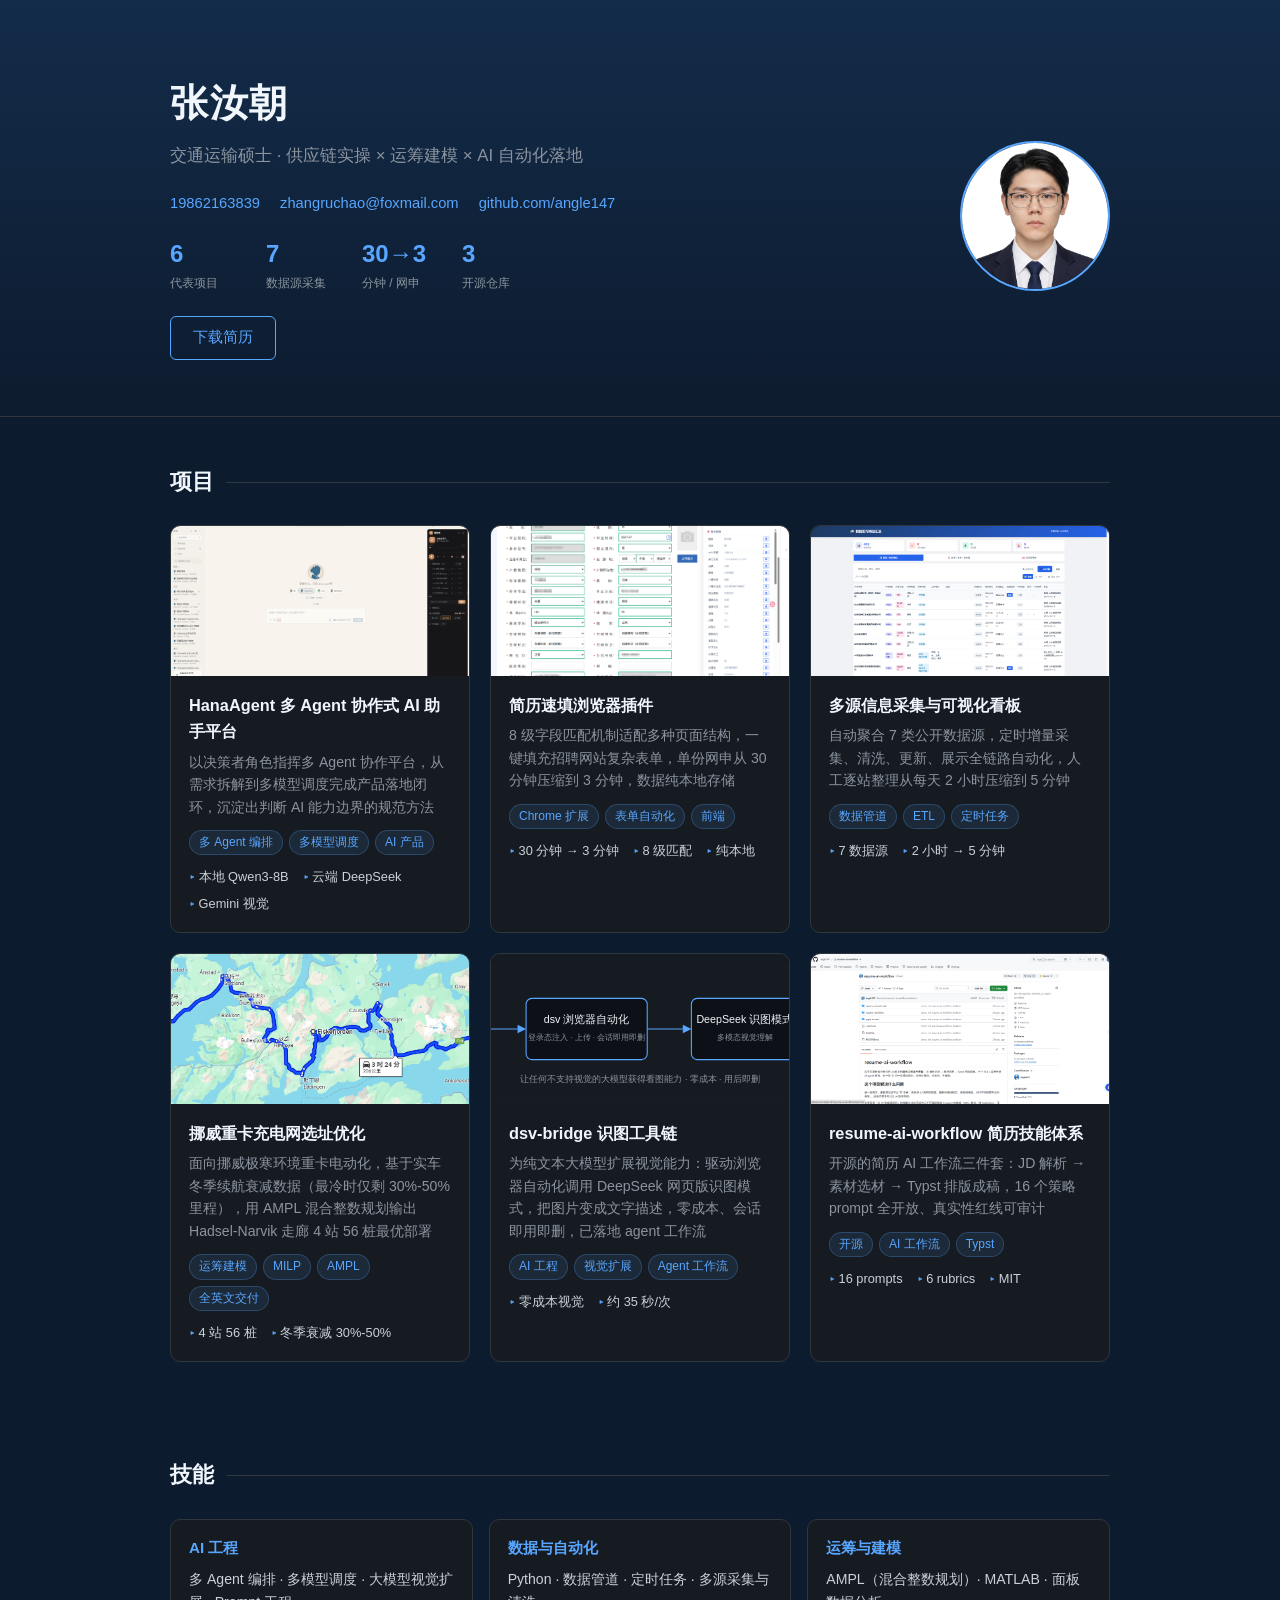
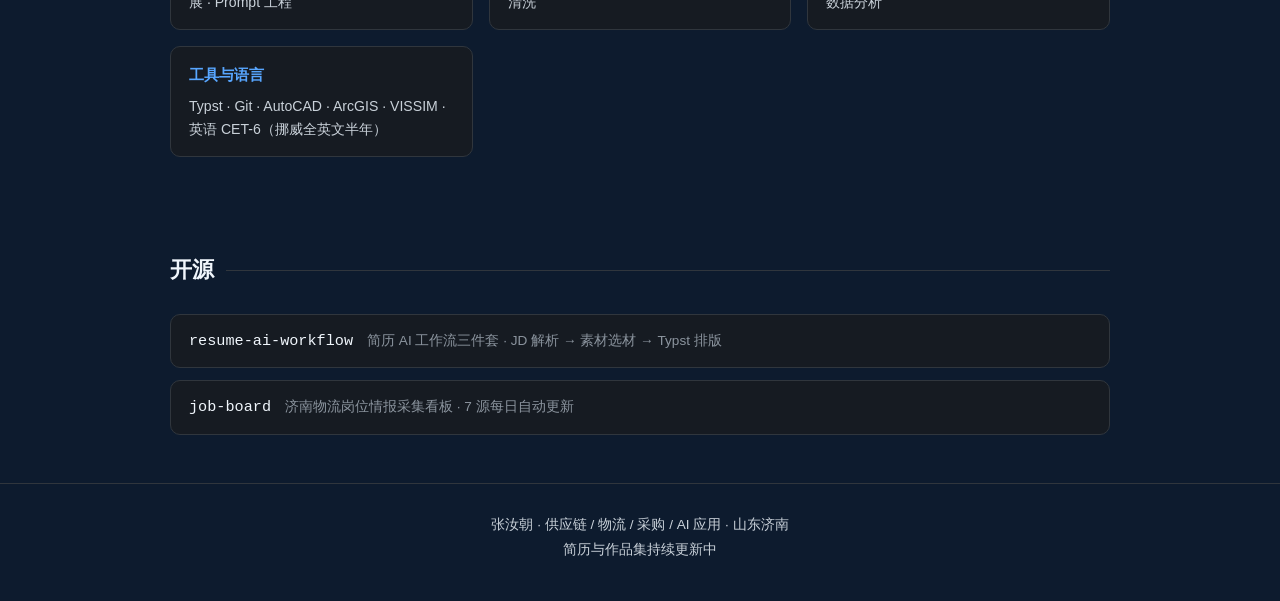
==== index.html @ bd60a162 "feat: dive effect - background sinks from deep blue to near-black on scroll, hero fades out" ====
<!DOCTYPE html>
<html lang="zh-CN">
<head>
<meta charset="UTF-8">
<meta name="viewport" content="width=device-width, initial-scale=1.0">
<title>张汝朝 · 作品集</title>
<link rel="stylesheet" href="style.css">
</head>
<body>

<header class="hero">
  <div class="container">
    <div class="hero-inner">
      <div class="hero-left">
        <h1>张汝朝</h1>
        <p class="tagline">交通运输硕士 · 供应链实操 × 运筹建模 × AI 自动化落地</p>
        <div class="contact">
          <a href="tel:19862163839">19862163839</a>
          <a href="mailto:zhangruchao@foxmail.com">zhangruchao@foxmail.com</a>
          <a href="https://github.com/angle147" target="_blank" rel="noopener">github.com/angle147</a>
        </div>
        <div class="hero-metrics">
          <div class="m"><b>6</b><span>代表项目</span></div>
          <div class="m"><b>7</b><span>数据源采集</span></div>
          <div class="m"><b>30→3</b><span>分钟 / 网申</span></div>
          <div class="m"><b>3</b><span>开源仓库</span></div>
        </div>
        <div class="actions">
          <a class="btn" href="resume.pdf">下载简历</a>
        </div>
      </div>
      <div class="hero-right">
        <img class="avatar" src="assets/avatar.jpg" alt="张汝朝">
      </div>
    </div>
  </div>
</header>

<main class="container">

  <section class="section">
    <h2>项目</h2>
    <div class="grid" id="projects"></div>
  </section>

  <section class="section">
    <h2>技能</h2>
    <div class="skills">
      <div class="skill-group">
        <h3>AI 工程</h3>
        <p>多 Agent 编排 · 多模型调度 · 大模型视觉扩展 · Prompt 工程</p>
      </div>
      <div class="skill-group">
        <h3>数据与自动化</h3>
        <p>Python · 数据管道 · 定时任务 · 多源采集与清洗</p>
      </div>
      <div class="skill-group">
        <h3>运筹与建模</h3>
        <p>AMPL（混合整数规划）· MATLAB · 面板数据分析</p>
      </div>
      <div class="skill-group">
        <h3>工具与语言</h3>
        <p>Typst · Git · AutoCAD · ArcGIS · VISSIM · 英语 CET-6（挪威全英文半年）</p>
      </div>
    </div>
  </section>

  <section class="section">
    <h2>开源</h2>
    <div class="oss">
      <a class="oss-item" href="https://github.com/angle147/resume-ai-workflow" target="_blank" rel="noopener">
        <span class="oss-name">resume-ai-workflow</span>
        <span class="oss-desc">简历 AI 工作流三件套 · JD 解析 → 素材选材 → Typst 排版</span>
      </a>
      <a class="oss-item" href="https://github.com/angle147/job-board" target="_blank" rel="noopener">
        <span class="oss-name">job-board</span>
        <span class="oss-desc">济南物流岗位情报采集看板 · 7 源每日自动更新</span>
      </a>
    </div>
  </section>

</main>

<footer class="footer">
  <div class="container">
    <p>张汝朝 · 供应链 / 物流 / 采购 / AI 应用 · 山东济南</p>
    <p class="muted">简历与作品集持续更新中</p>
  </div>
</footer>

<script>
fetch('projects.json')
  .then(function (r) { return r.json(); })
  .then(function (data) {
    var grid = document.getElementById('projects');
    data.projects.forEach(function (p) {
      var card = document.createElement('a');
      card.className = 'card';
      if (p.link) { card.href = p.link; card.target = '_blank'; card.rel = 'noopener'; }
      var shot = p.screenshot
        ? '<img class="shot" src="' + p.screenshot + '" alt="' + p.name + '">'
        : '<div class="shot placeholder">' + p.name.slice(0, 2) + '</div>';
      var tags = p.tags.map(function (t) { return '<span class="tag">' + t + '</span>'; }).join('');
      var metrics = p.metrics.map(function (m) { return '<span class="metric">' + m + '</span>'; }).join('');
      card.innerHTML =
        shot +
        '<div class="card-body">' +
          '<h3>' + p.name + '</h3>' +
          '<p class="card-tagline">' + p.tagline + '</p>' +
          '<div class="tags">' + tags + '</div>' +
          '<div class="metrics">' + metrics + '</div>' +
        '</div>';
      grid.appendChild(card);
    });
  })
  .catch(function (err) {
    document.getElementById('projects').innerHTML = '<p class="muted">项目数据加载失败</p>';
  });
</script>

<script src="assets/dive.js"></script>

</body>
</html>
---- style.css ----
/* 作品集 · 深色专业风 */
:root {
  --bg: #0d1b2e;
  --card: #161b22;
  --border: #30363d;
  --border-hover: #58a6ff;
  --text: #c9d1d9;
  --text-strong: #f0f6fc;
  --muted: #8b949e;
  --accent: #58a6ff;
}

* { margin: 0; padding: 0; box-sizing: border-box; }

body {
  background: var(--bg);
  color: var(--text);
  font-family: -apple-system, "Segoe UI", "Microsoft YaHei", "PingFang SC", sans-serif;
  line-height: 1.6;
}

.container { max-width: 980px; margin: 0 auto; padding: 0 20px; }

/* hero */
.hero {
  padding: 72px 0 56px;
  border-bottom: 1px solid var(--border);
  background: linear-gradient(180deg, #132c4a 0%, var(--bg) 100%);
  transition: opacity 0.1s linear;
}
.hero-inner { display: flex; align-items: center; gap: 48px; }
.hero-left { flex: 1; min-width: 0; }
.hero-right { flex-shrink: 0; }
.avatar {
  width: 150px;
  height: 150px;
  border-radius: 50%;
  object-fit: cover;
  border: 2px solid var(--accent);
  display: block;
}
.hero-metrics { display: flex; gap: 14px 36px; margin: 22px 0; flex-wrap: wrap; }
.hero-metrics .m { min-width: 60px; }
.hero-metrics b {
  display: block;
  font-size: 1.5rem;
  font-weight: 600;
  color: var(--accent);
  font-variant-numeric: tabular-nums;
  line-height: 1.2;
}
.hero-metrics span { font-size: 0.75rem; color: var(--muted); }
.hero h1 {
  font-size: 2.4rem;
  font-weight: 600;
  color: var(--text-strong);
  letter-spacing: 0.04em;
}
.tagline {
  margin: 10px 0 22px;
  font-size: 1.05rem;
  color: var(--muted);
}
.contact { display: flex; flex-wrap: wrap; gap: 8px 20px; margin-bottom: 24px; }
.contact a { color: var(--accent); text-decoration: none; font-size: 0.92rem; }
.contact a:hover { text-decoration: underline; }
.actions { display: flex; gap: 12px; }
.btn {
  display: inline-block;
  padding: 9px 22px;
  border: 1px solid var(--accent);
  border-radius: 6px;
  color: var(--accent);
  text-decoration: none;
  font-size: 0.92rem;
  transition: background 0.15s;
}
.btn:hover { background: rgba(88, 166, 255, 0.12); }

/* sections */
.section { padding: 48px 0; }
.section h2 {
  font-size: 1.35rem;
  font-weight: 600;
  color: var(--text-strong);
  margin-bottom: 26px;
  display: flex;
  align-items: center;
  gap: 12px;
}
.section h2::after {
  content: "";
  flex: 1;
  height: 1px;
  background: var(--border);
}

/* project grid */
.grid {
  display: grid;
  grid-template-columns: repeat(auto-fit, minmax(300px, 1fr));
  gap: 20px;
}
.card {
  display: block;
  background: var(--card);
  border: 1px solid var(--border);
  border-radius: 10px;
  overflow: hidden;
  text-decoration: none;
  transition: border-color 0.15s, transform 0.15s;
}
.card:hover { border-color: var(--border-hover); transform: translateY(-2px); }
.shot {
  width: 100%;
  height: 150px;
  object-fit: cover;
  display: block;
  background: #1c2430;
}
.shot.placeholder {
  display: flex;
  align-items: center;
  justify-content: center;
  font-size: 2rem;
  font-weight: 600;
  color: #2f3b4b;
  letter-spacing: 0.1em;
}
.card-body { padding: 16px 18px 18px; }
.card h3 { font-size: 1.02rem; font-weight: 600; color: var(--text-strong); margin-bottom: 6px; }
.card-tagline { font-size: 0.88rem; color: var(--muted); margin-bottom: 12px; min-height: 2.6em; }
.tags { display: flex; flex-wrap: wrap; gap: 6px; margin-bottom: 12px; }
.tag {
  padding: 2px 9px;
  font-size: 0.75rem;
  color: var(--accent);
  background: rgba(88, 166, 255, 0.1);
  border: 1px solid rgba(88, 166, 255, 0.25);
  border-radius: 999px;
}
.metrics { display: flex; flex-wrap: wrap; gap: 6px 14px; }
.metric { font-size: 0.8rem; color: var(--text); }
.metric::before { content: "▸ "; color: var(--accent); }

/* skills */
.skills { display: grid; grid-template-columns: repeat(auto-fit, minmax(240px, 1fr)); gap: 16px; }
.skill-group {
  background: var(--card);
  border: 1px solid var(--border);
  border-radius: 10px;
  padding: 16px 18px;
}
.skill-group h3 { font-size: 0.95rem; font-weight: 600; color: var(--accent); margin-bottom: 8px; }
.skill-group p { font-size: 0.88rem; color: var(--text); }

/* open source */
.oss { display: flex; flex-direction: column; gap: 12px; }
.oss-item {
  display: flex;
  align-items: baseline;
  gap: 14px;
  background: var(--card);
  border: 1px solid var(--border);
  border-radius: 10px;
  padding: 14px 18px;
  text-decoration: none;
  transition: border-color 0.15s;
}
.oss-item:hover { border-color: var(--border-hover); }
.oss-name { font-family: ui-monospace, "JetBrains Mono", Consolas, monospace; font-size: 0.95rem; color: var(--text-strong); flex-shrink: 0; }
.oss-desc { font-size: 0.85rem; color: var(--muted); }

/* footer */
.footer {
  border-top: 1px solid var(--border);
  padding: 30px 0 40px;
  text-align: center;
}
.footer p { font-size: 0.85rem; color: var(--text); }
.muted { color: var(--muted); font-size: 0.78rem; margin-top: 4px; }

/* responsive */
@media (max-width: 640px) {
  .hero { padding: 48px 0 40px; }
  .hero h1 { font-size: 1.9rem; }
  .hero-inner { flex-direction: column; gap: 22px; text-align: center; }
  .hero-metrics { justify-content: center; }
  .avatar { width: 110px; height: 110px; }
  .grid { grid-template-columns: 1fr; }
}
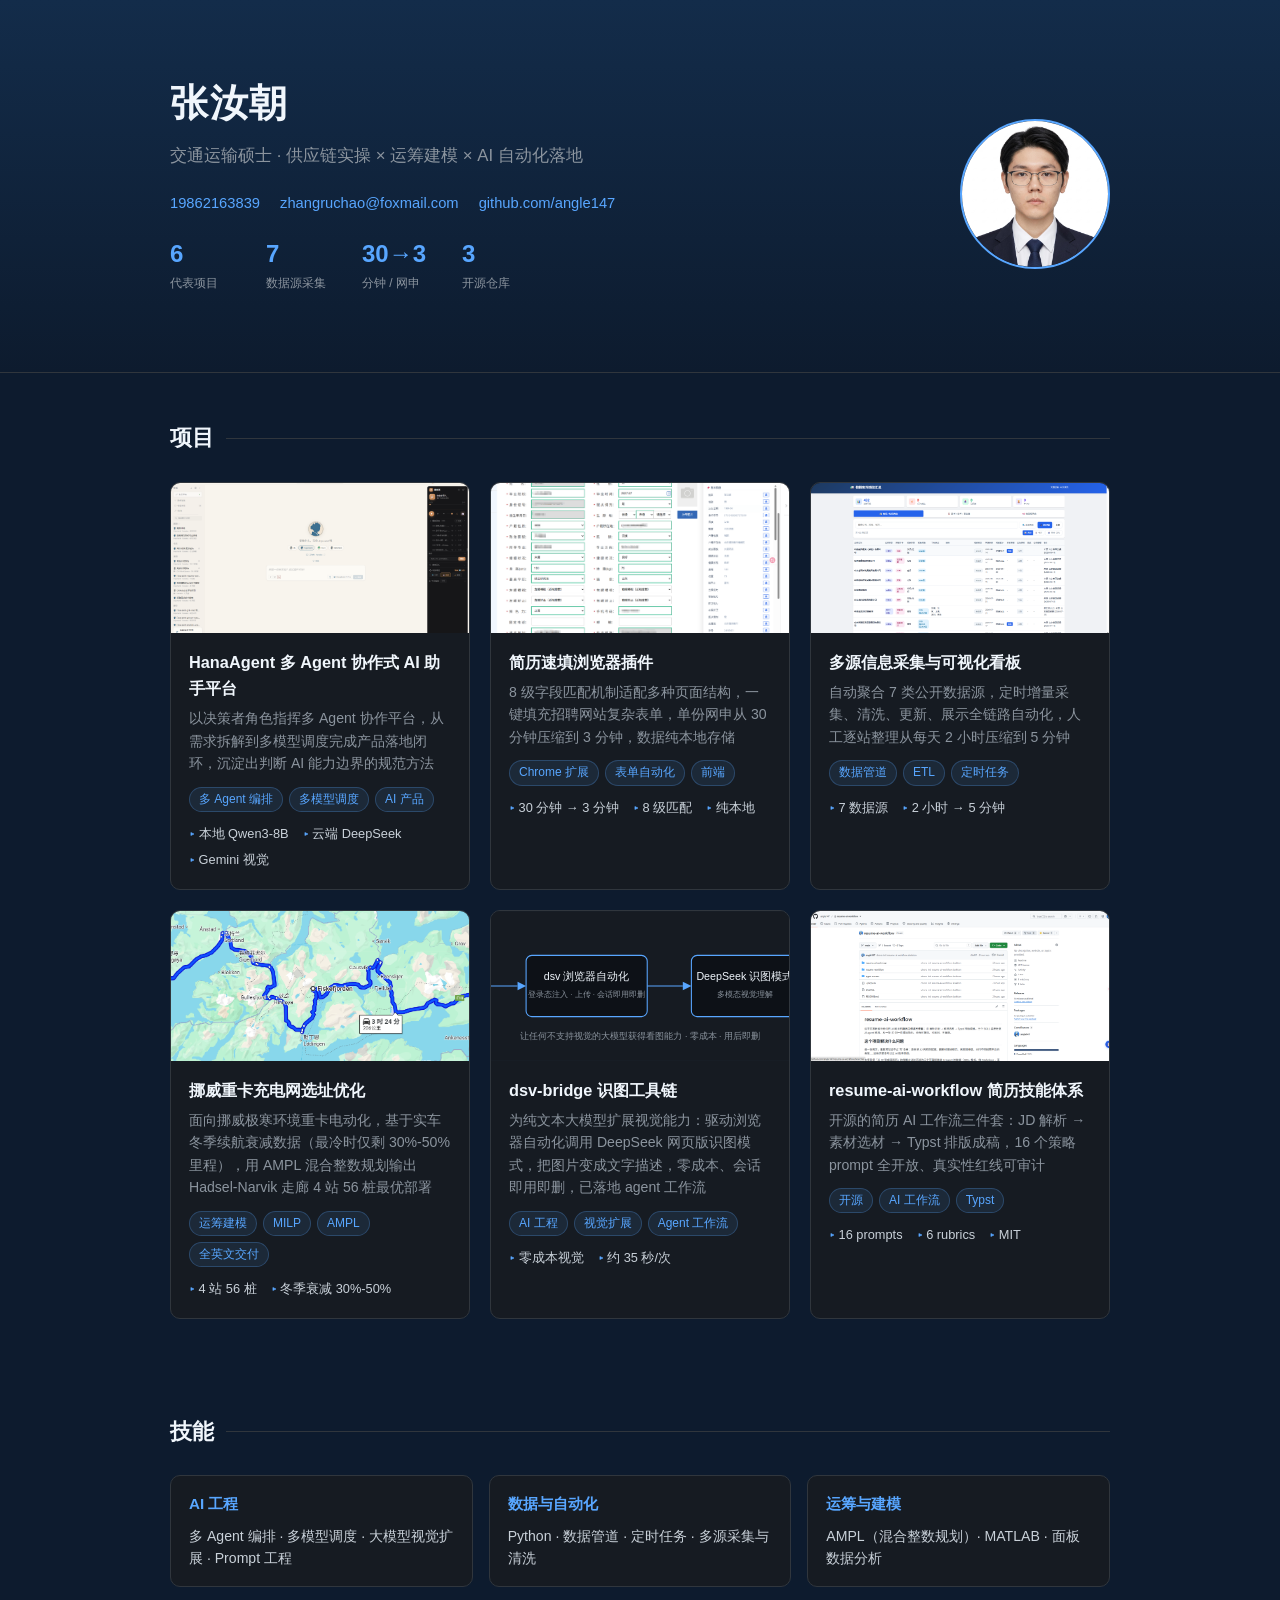
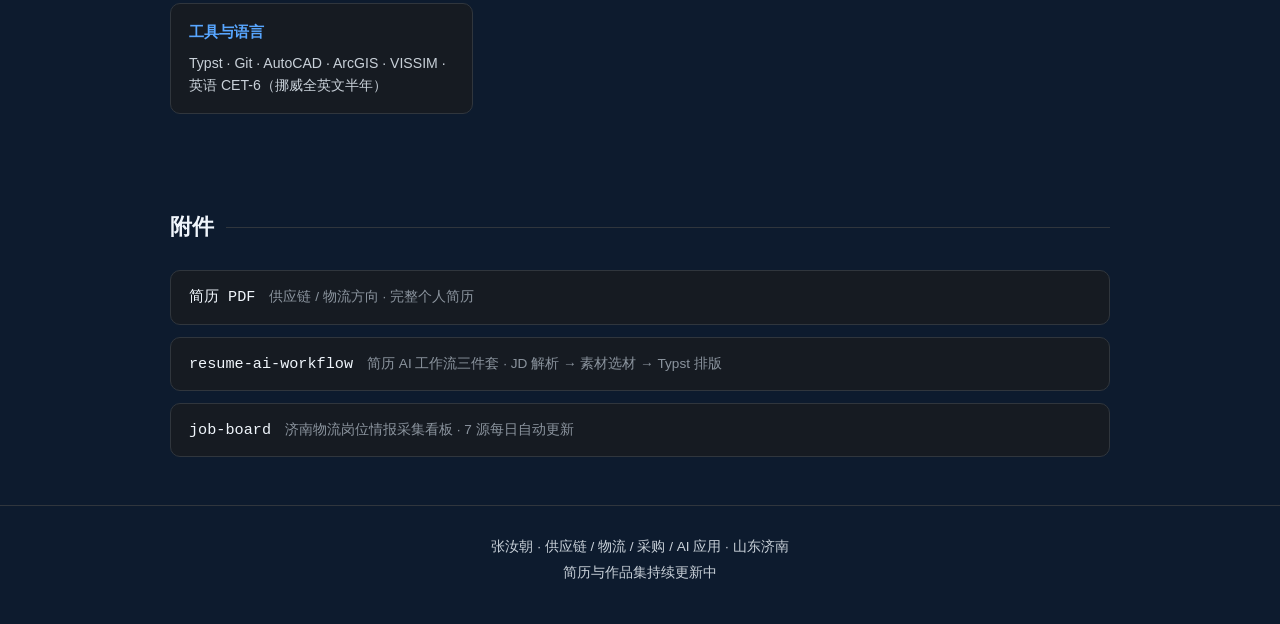
==== commit b546ab48: "refactor: move resume download to attachments section (hero becomes pure info zone)" ====
--- a/index.html
+++ b/index.html
@@ -24,9 +24,6 @@
           <div class="m"><b>7</b><span>数据源采集</span></div>
           <div class="m"><b>30→3</b><span>分钟 / 网申</span></div>
           <div class="m"><b>3</b><span>开源仓库</span></div>
-        </div>
-        <div class="actions">
-          <a class="btn" href="resume.pdf">下载简历</a>
         </div>
       </div>
       <div class="hero-right">
@@ -66,8 +63,12 @@
   </section>
 
   <section class="section">
-    <h2>开源</h2>
+    <h2>附件</h2>
     <div class="oss">
+      <a class="oss-item" href="resume.pdf" download>
+        <span class="oss-name">简历 PDF</span>
+        <span class="oss-desc">供应链 / 物流方向 · 完整个人简历</span>
+      </a>
       <a class="oss-item" href="https://github.com/angle147/resume-ai-workflow" target="_blank" rel="noopener">
         <span class="oss-name">resume-ai-workflow</span>
         <span class="oss-desc">简历 AI 工作流三件套 · JD 解析 → 素材选材 → Typst 排版</span>
@@ -116,9 +117,12 @@
   .catch(function (err) {
     document.getElementById('projects').innerHTML = '<p class="muted">项目数据加载失败</p>';
   });
+
+  if (window.initReveal) window.initReveal();
 </script>
 
 <script src="assets/dive.js"></script>
+<script src="assets/reveal.js"></script>
 
 </body>
 </html>
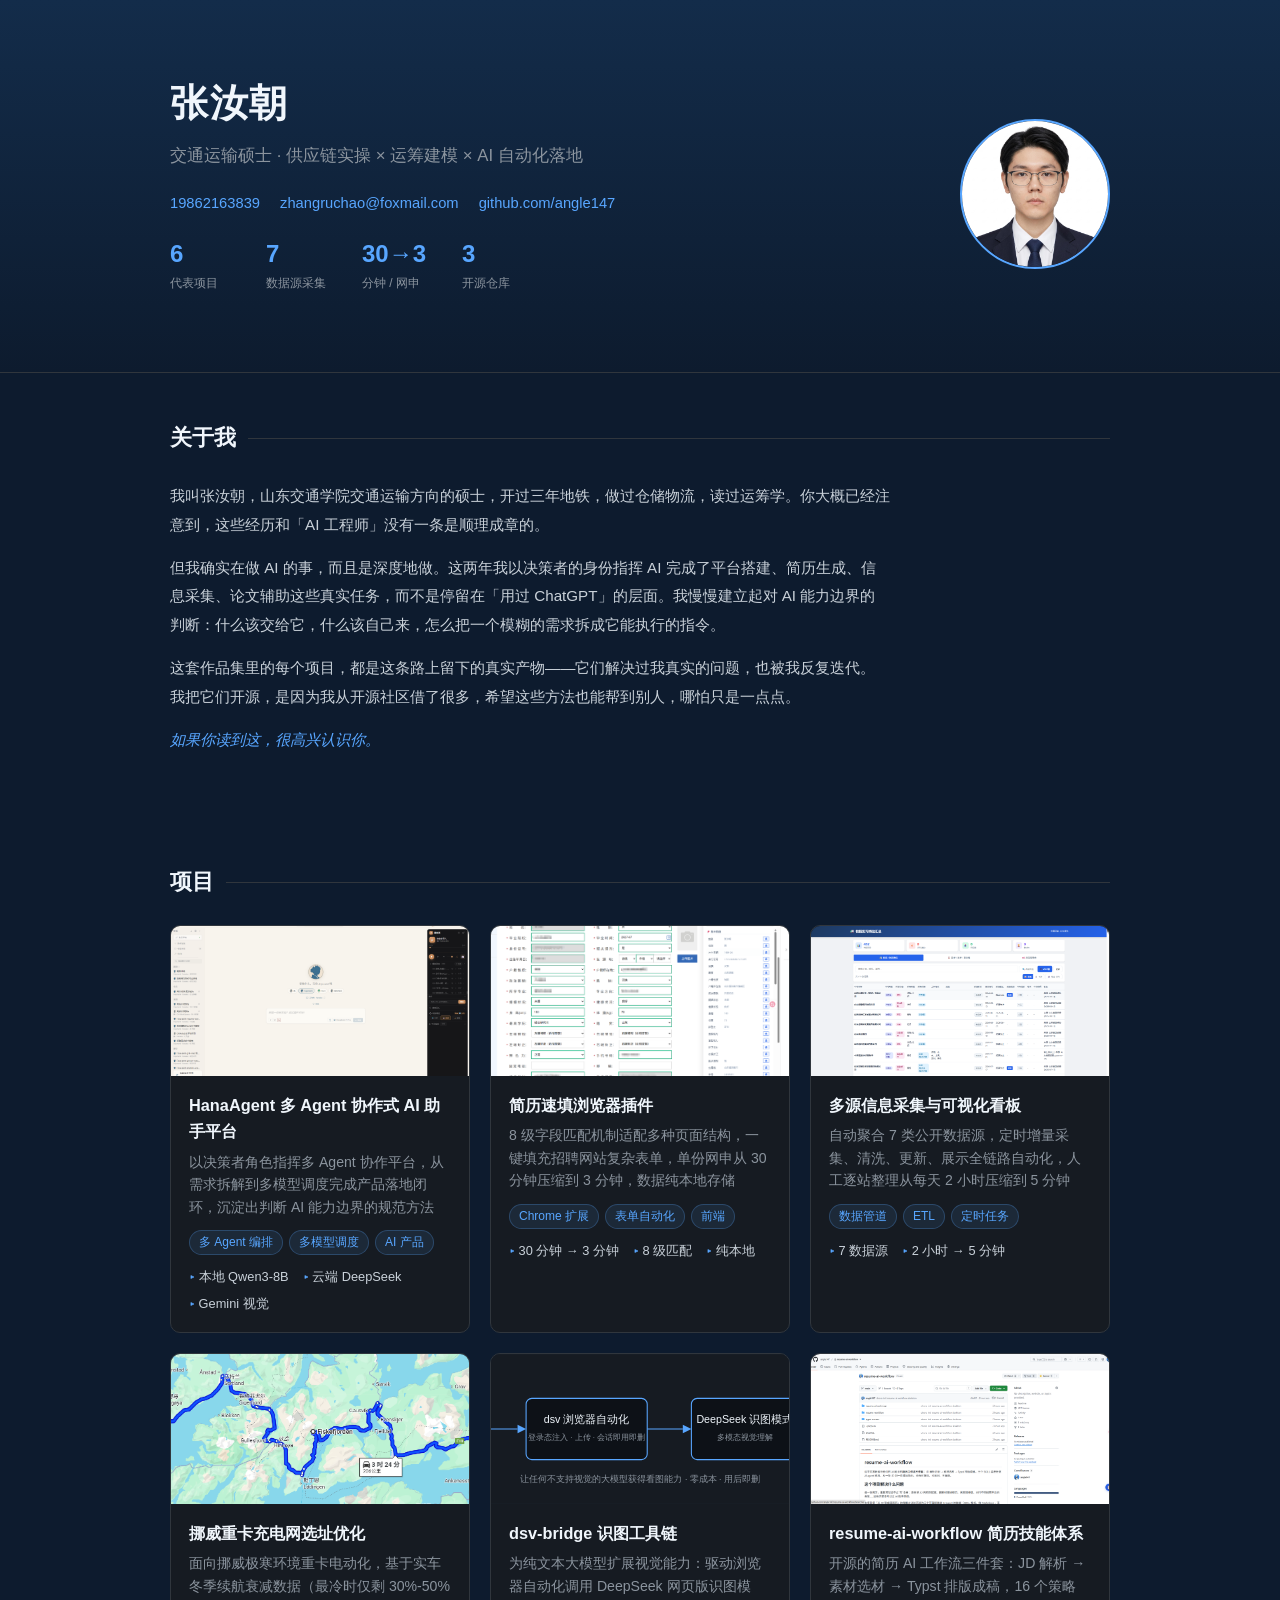
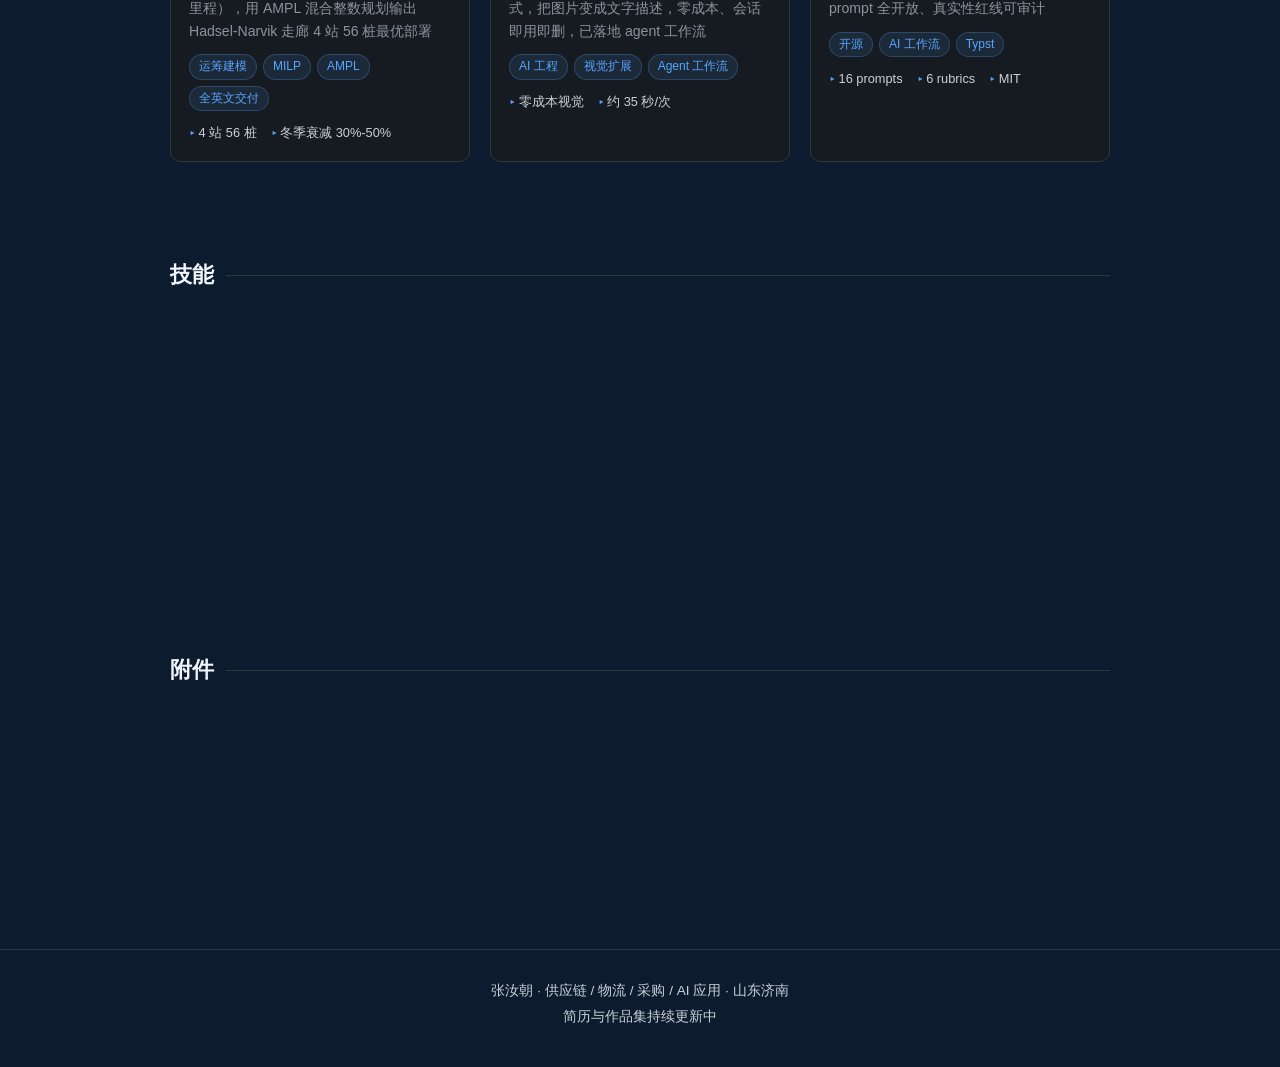
==== commit 3bd1d404: "feat: add about section - personal narrative & AI insights (motivation-letter style)" ====
--- a/index.html
+++ b/index.html
@@ -34,6 +34,14 @@
 </header>
 
 <main class="container">
+
+  <section class="section about">
+    <h2>关于我</h2>
+    <p>我叫张汝朝，山东交通学院交通运输方向的硕士，开过三年地铁，做过仓储物流，读过运筹学。你大概已经注意到，这些经历和「AI 工程师」没有一条是顺理成章的。</p>
+    <p>但我确实在做 AI 的事，而且是深度地做。这两年我以决策者的身份指挥 AI 完成了平台搭建、简历生成、信息采集、论文辅助这些真实任务，而不是停留在「用过 ChatGPT」的层面。我慢慢建立起对 AI 能力边界的判断：什么该交给它，什么该自己来，怎么把一个模糊的需求拆成它能执行的指令。</p>
+    <p>这套作品集里的每个项目，都是这条路上留下的真实产物——它们解决过我真实的问题，也被我反复迭代。我把它们开源，是因为我从开源社区借了很多，希望这些方法也能帮到别人，哪怕只是一点点。</p>
+    <p class="about-sign">如果你读到这，很高兴认识你。</p>
+  </section>
 
   <section class="section">
     <h2>项目</h2>
--- a/style.css
+++ b/style.css
@@ -95,6 +95,16 @@
   background: var(--border);
 }
 
+/* about */
+.about p {
+  font-size: 0.95rem;
+  color: var(--text);
+  line-height: 1.9;
+  margin: 0 0 14px;
+  max-width: 720px;
+}
+.about .about-sign { color: var(--accent); font-style: italic; }
+
 /* project grid */
 .grid {
   display: grid;
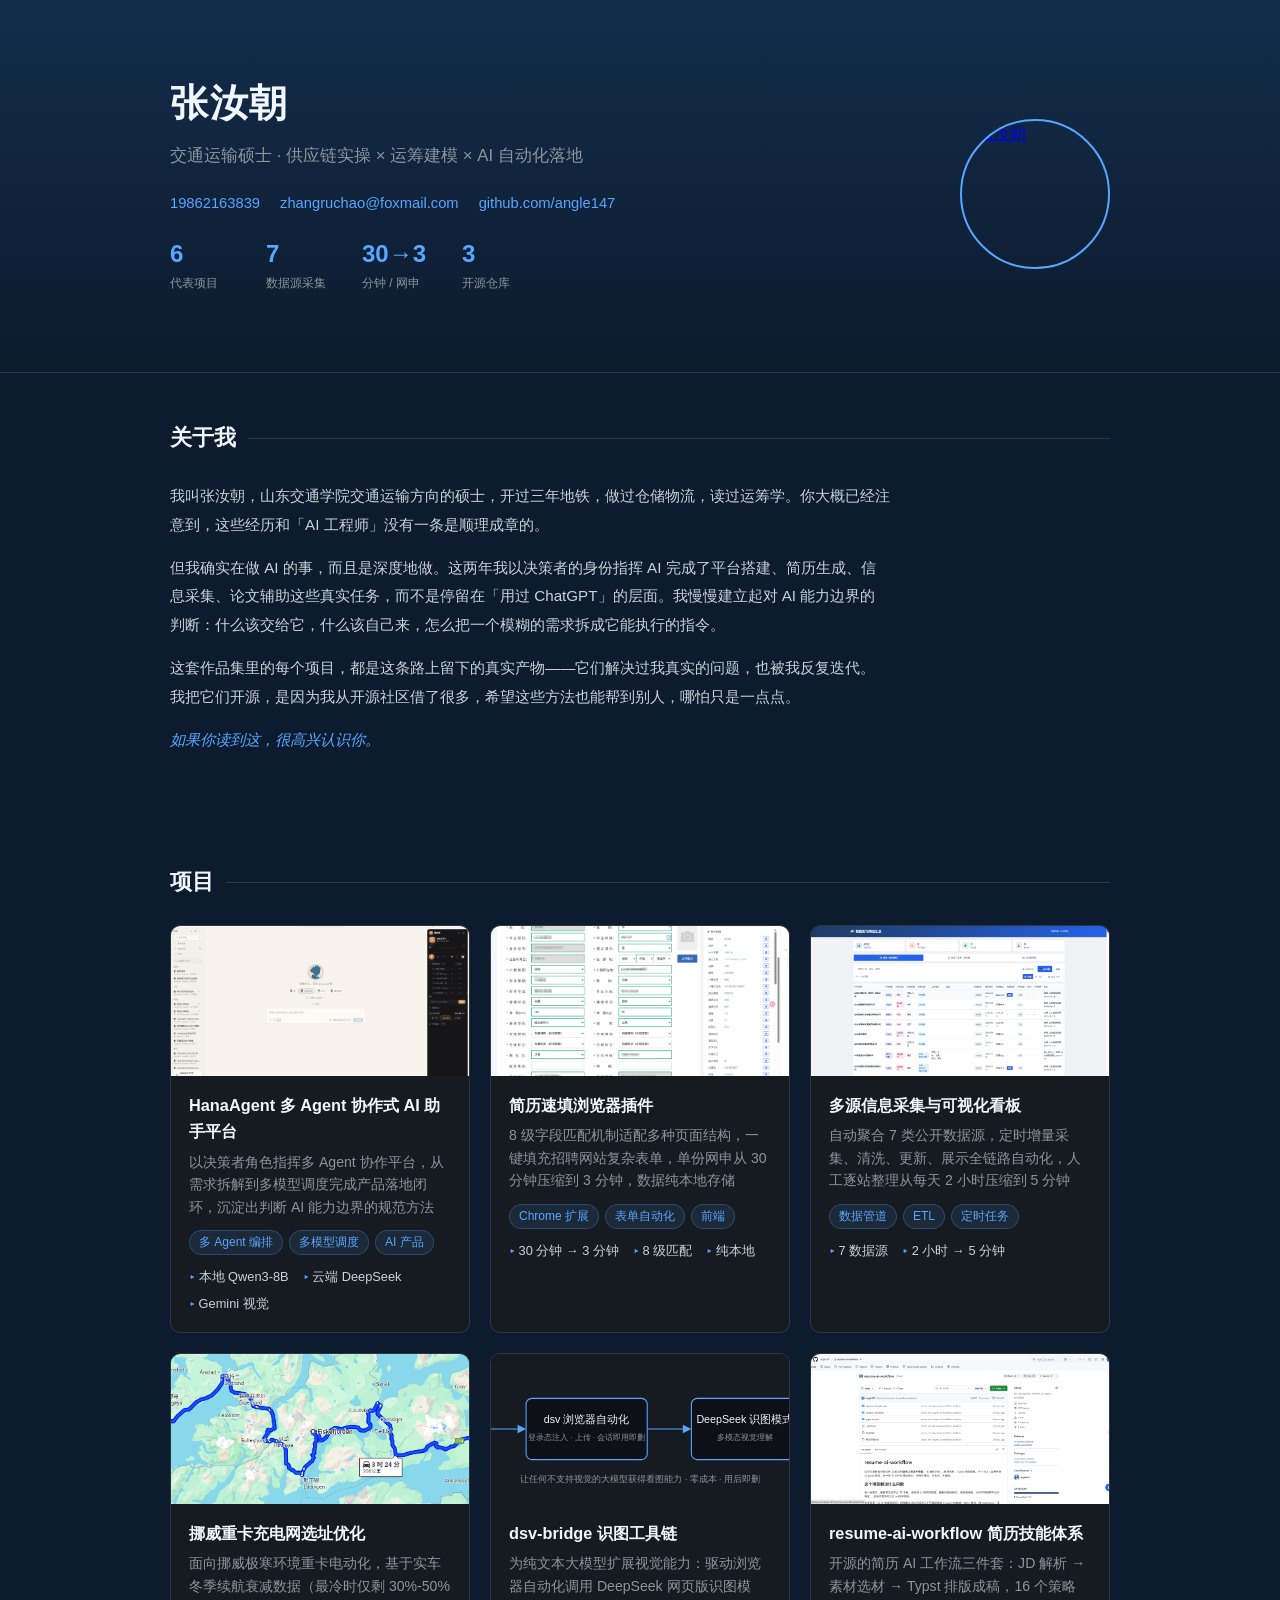
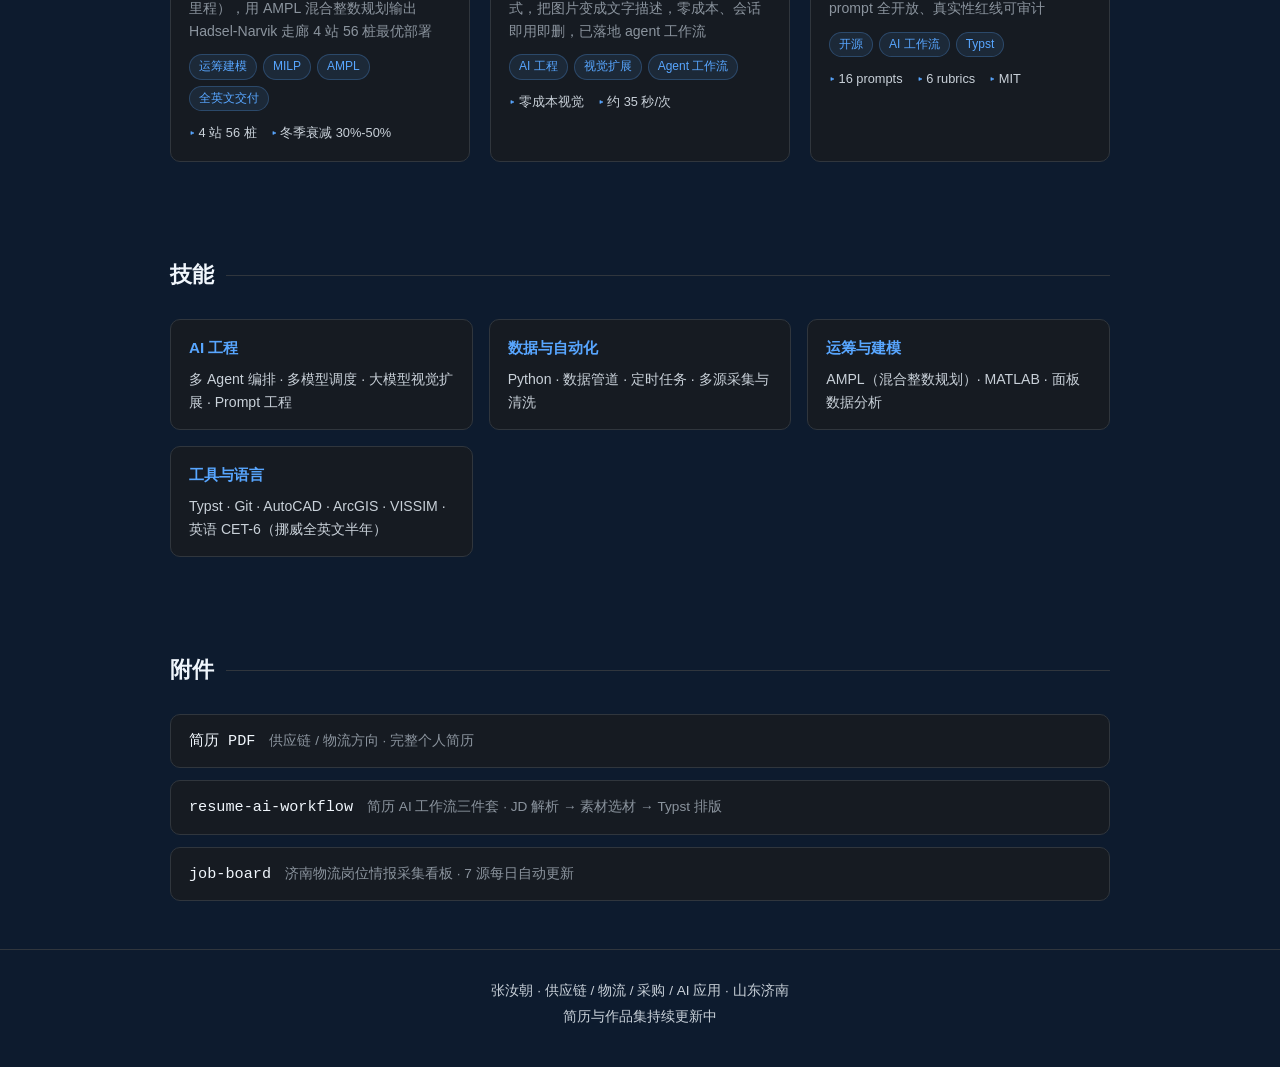
==== commit 78ffc717: "feat: life page (blog-style photo diary), avatar becomes entry link, replace ID photo with travel ph" ====
--- a/index.html
+++ b/index.html
@@ -27,7 +27,9 @@
         </div>
       </div>
       <div class="hero-right">
-        <img class="avatar" src="assets/avatar.jpg" alt="张汝朝">
+        <a href="life.html" class="avatar-link" title="我的生活">
+          <img class="avatar" src="assets/20260820-192113.jpg" alt="张汝朝">
+        </a>
       </div>
     </div>
   </div>
--- a/style.css
+++ b/style.css
@@ -31,6 +31,20 @@
 .hero-inner { display: flex; align-items: center; gap: 48px; }
 .hero-left { flex: 1; min-width: 0; }
 .hero-right { flex-shrink: 0; }
+.avatar-link { position: relative; display: block; }
+.avatar-link::after {
+  content: "我的生活 →";
+  position: absolute;
+  bottom: -26px;
+  left: 50%;
+  transform: translateX(-50%);
+  font-size: 0.72rem;
+  color: var(--accent);
+  opacity: 0;
+  transition: opacity 0.2s;
+  white-space: nowrap;
+}
+.avatar-link:hover::after { opacity: 1; }
 .avatar {
   width: 150px;
   height: 150px;
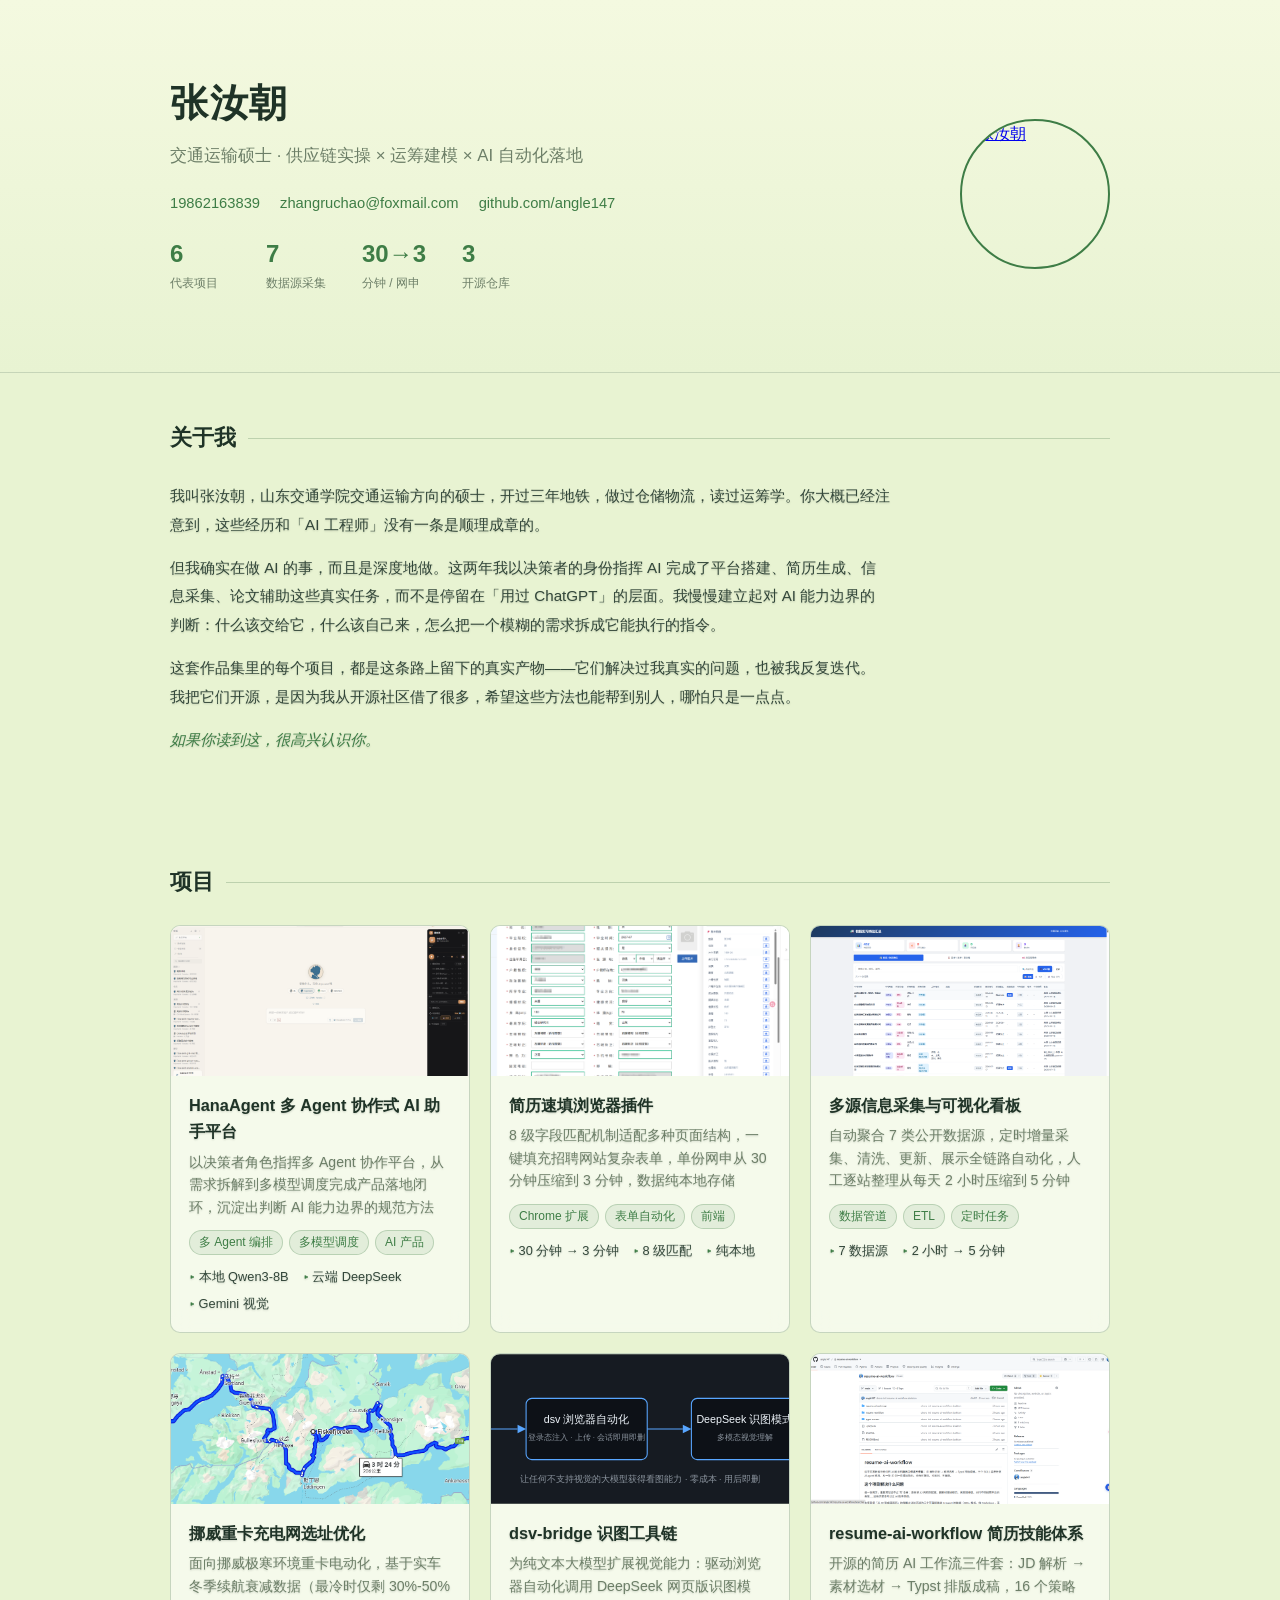
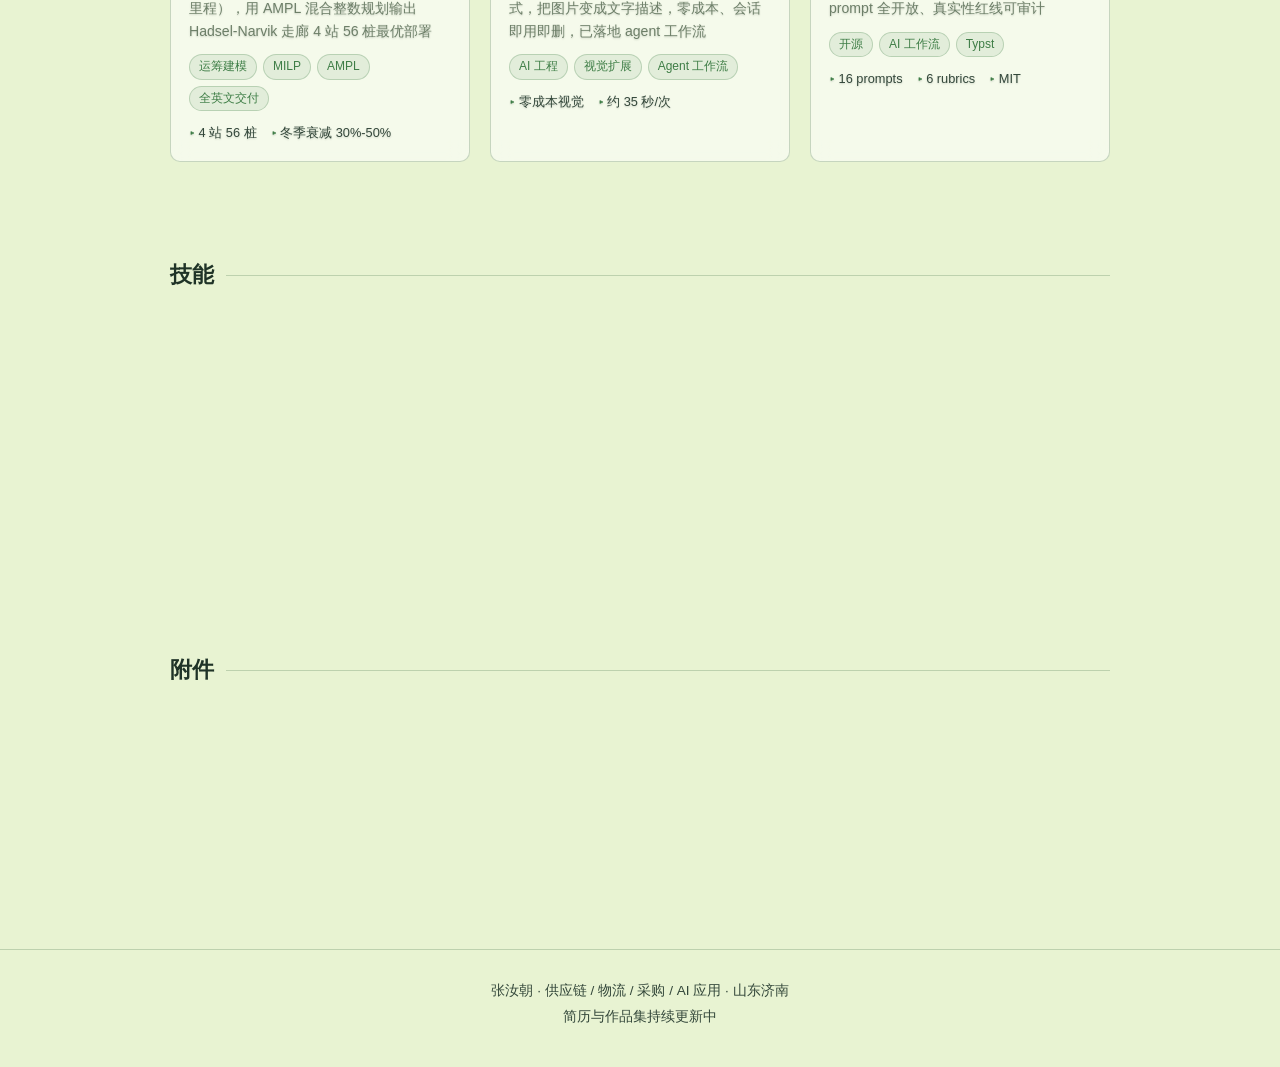
==== commit 5769041f: "fix: card/text contrast in mid-dive zone - keep card mid-bright, faster text lightening, text-shadow" ====
--- a/index.html
+++ b/index.html
@@ -131,8 +131,8 @@
   if (window.initReveal) window.initReveal();
 </script>
 
-<script src="assets/dive.js"></script>
-<script src="assets/reveal.js"></script>
+<script src="assets/dive.js?v=3"></script>
+<script src="assets/reveal.js?v=3"></script>
 
 </body>
 </html>
--- a/style.css
+++ b/style.css
@@ -1,22 +1,25 @@
-/* 作品集 · 深色专业风 */
+/* 作品集 · 暖色毛玻璃风（黄绿 → 墨绿下潜） */
 :root {
-  --bg: #0d1b2e;
-  --card: #161b22;
-  --border: #30363d;
-  --border-hover: #58a6ff;
-  --text: #c9d1d9;
-  --text-strong: #f0f6fc;
-  --muted: #8b949e;
-  --accent: #58a6ff;
+  --bg: #e8f3d2;
+  --card: rgba(255, 255, 255, 0.55);
+  --border: rgba(90, 130, 90, 0.3);
+  --border-hover: #4a8f4f;
+  --text: #33473a;
+  --text-strong: #1f3327;
+  --muted: #6d7f68;
+  --accent: #3e7d46;
 }
 
 * { margin: 0; padding: 0; box-sizing: border-box; }
 
 body {
-  background: var(--bg);
+  background:
+    radial-gradient(1100px 500px at 75% -5%, rgba(255, 255, 255, 0.4), transparent 55%),
+    var(--bg);
   color: var(--text);
   font-family: -apple-system, "Segoe UI", "Microsoft YaHei", "PingFang SC", sans-serif;
   line-height: 1.6;
+  transition: background 0.2s linear;
 }
 
 .container { max-width: 980px; margin: 0 auto; padding: 0 20px; }
@@ -25,7 +28,7 @@
 .hero {
   padding: 72px 0 56px;
   border-bottom: 1px solid var(--border);
-  background: linear-gradient(180deg, #132c4a 0%, var(--bg) 100%);
+  background: linear-gradient(180deg, #f4f9e0 0%, var(--bg) 100%);
   transition: opacity 0.1s linear;
 }
 .hero-inner { display: flex; align-items: center; gap: 48px; }
@@ -78,18 +81,6 @@
 .contact { display: flex; flex-wrap: wrap; gap: 8px 20px; margin-bottom: 24px; }
 .contact a { color: var(--accent); text-decoration: none; font-size: 0.92rem; }
 .contact a:hover { text-decoration: underline; }
-.actions { display: flex; gap: 12px; }
-.btn {
-  display: inline-block;
-  padding: 9px 22px;
-  border: 1px solid var(--accent);
-  border-radius: 6px;
-  color: var(--accent);
-  text-decoration: none;
-  font-size: 0.92rem;
-  transition: background 0.15s;
-}
-.btn:hover { background: rgba(88, 166, 255, 0.12); }
 
 /* sections */
 .section { padding: 48px 0; }
@@ -119,6 +110,15 @@
 }
 .about .about-sign { color: var(--accent); font-style: italic; }
 
+/* glass (毛玻璃基础) */
+.glass {
+  background: var(--card);
+  backdrop-filter: blur(10px);
+  -webkit-backdrop-filter: blur(10px);
+  border: 1px solid var(--border);
+  border-radius: 10px;
+}
+
 /* project grid */
 .grid {
   display: grid;
@@ -128,6 +128,8 @@
 .card {
   display: block;
   background: var(--card);
+  backdrop-filter: blur(10px);
+  -webkit-backdrop-filter: blur(10px);
   border: 1px solid var(--border);
   border-radius: 10px;
   overflow: hidden;
@@ -140,7 +142,7 @@
   height: 150px;
   object-fit: cover;
   display: block;
-  background: #1c2430;
+  background: #e2ecd2;
 }
 .shot.placeholder {
   display: flex;
@@ -148,19 +150,23 @@
   justify-content: center;
   font-size: 2rem;
   font-weight: 600;
-  color: #2f3b4b;
+  color: #7d937a;
   letter-spacing: 0.1em;
 }
 .card-body { padding: 16px 18px 18px; }
 .card h3 { font-size: 1.02rem; font-weight: 600; color: var(--text-strong); margin-bottom: 6px; }
 .card-tagline { font-size: 0.88rem; color: var(--muted); margin-bottom: 12px; min-height: 2.6em; }
+/* 卡片文字阴影：中段深浅过渡时兜底对比度 */
+.card h3, .card-tagline, .metric, .skill-group h3, .skill-group p, .oss-name, .oss-desc, .about p {
+  text-shadow: 0 1px 2px rgba(20, 35, 25, 0.18);
+}
 .tags { display: flex; flex-wrap: wrap; gap: 6px; margin-bottom: 12px; }
 .tag {
   padding: 2px 9px;
   font-size: 0.75rem;
   color: var(--accent);
-  background: rgba(88, 166, 255, 0.1);
-  border: 1px solid rgba(88, 166, 255, 0.25);
+  background: rgba(62, 125, 70, 0.1);
+  border: 1px solid rgba(62, 125, 70, 0.25);
   border-radius: 999px;
 }
 .metrics { display: flex; flex-wrap: wrap; gap: 6px 14px; }
@@ -171,6 +177,8 @@
 .skills { display: grid; grid-template-columns: repeat(auto-fit, minmax(240px, 1fr)); gap: 16px; }
 .skill-group {
   background: var(--card);
+  backdrop-filter: blur(10px);
+  -webkit-backdrop-filter: blur(10px);
   border: 1px solid var(--border);
   border-radius: 10px;
   padding: 16px 18px;
@@ -178,13 +186,15 @@
 .skill-group h3 { font-size: 0.95rem; font-weight: 600; color: var(--accent); margin-bottom: 8px; }
 .skill-group p { font-size: 0.88rem; color: var(--text); }
 
-/* open source */
+/* attachments */
 .oss { display: flex; flex-direction: column; gap: 12px; }
 .oss-item {
   display: flex;
   align-items: baseline;
   gap: 14px;
   background: var(--card);
+  backdrop-filter: blur(10px);
+  -webkit-backdrop-filter: blur(10px);
   border: 1px solid var(--border);
   border-radius: 10px;
   padding: 14px 18px;
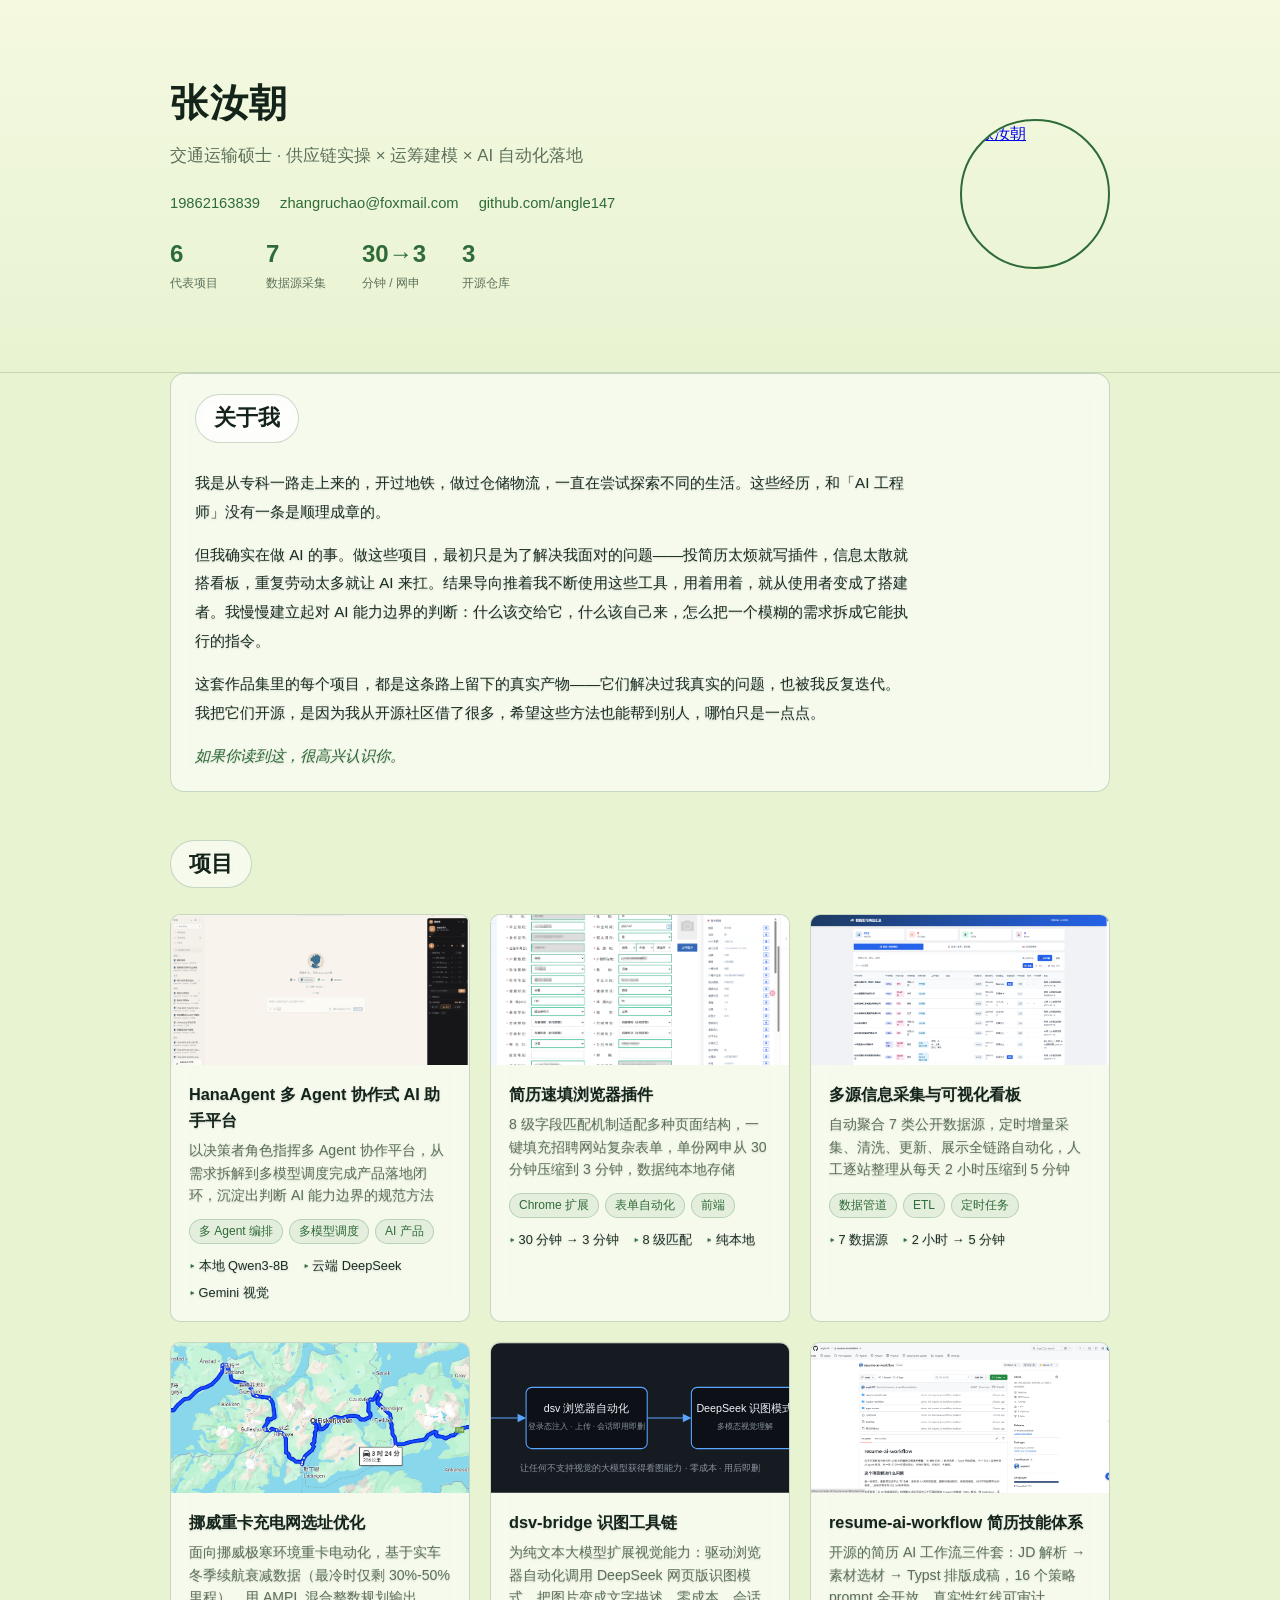
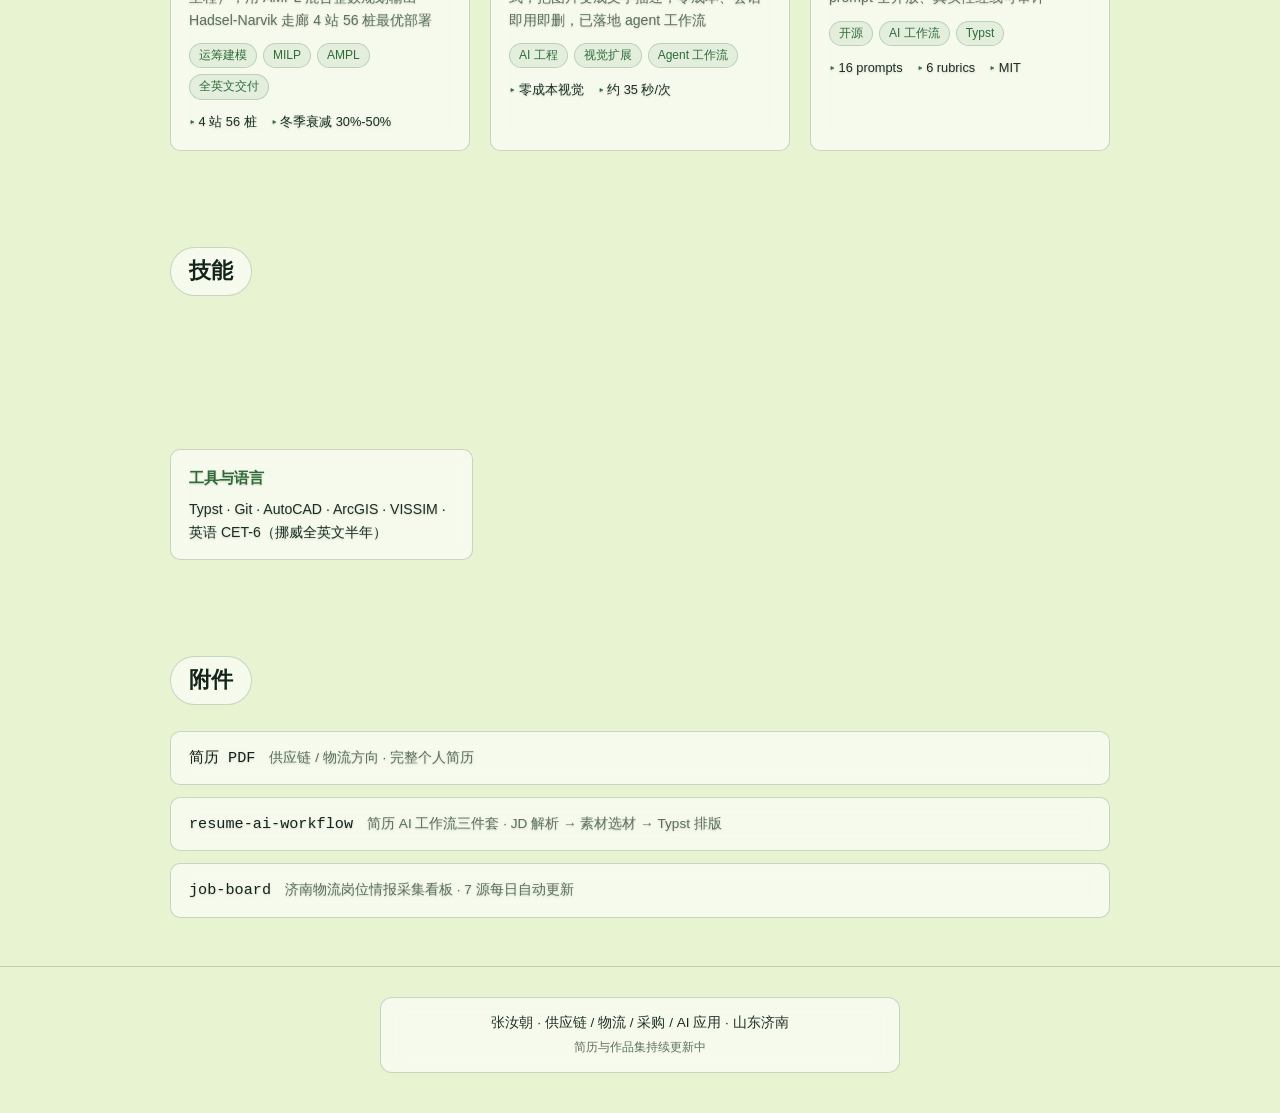
==== commit b62d7eee: "content: rewrite about intro - junior college origin, problem-driven AI journey" ====
--- a/index.html
+++ b/index.html
@@ -39,8 +39,8 @@
 
   <section class="section about">
     <h2>关于我</h2>
-    <p>我叫张汝朝，山东交通学院交通运输方向的硕士，开过三年地铁，做过仓储物流，读过运筹学。你大概已经注意到，这些经历和「AI 工程师」没有一条是顺理成章的。</p>
-    <p>但我确实在做 AI 的事，而且是深度地做。这两年我以决策者的身份指挥 AI 完成了平台搭建、简历生成、信息采集、论文辅助这些真实任务，而不是停留在「用过 ChatGPT」的层面。我慢慢建立起对 AI 能力边界的判断：什么该交给它，什么该自己来，怎么把一个模糊的需求拆成它能执行的指令。</p>
+    <p>我是从专科一路走上来的，开过地铁，做过仓储物流，一直在尝试探索不同的生活。这些经历，和「AI 工程师」没有一条是顺理成章的。</p>
+    <p>但我确实在做 AI 的事。做这些项目，最初只是为了解决我面对的问题——投简历太烦就写插件，信息太散就搭看板，重复劳动太多就让 AI 来扛。结果导向推着我不断使用这些工具，用着用着，就从使用者变成了搭建者。我慢慢建立起对 AI 能力边界的判断：什么该交给它，什么该自己来，怎么把一个模糊的需求拆成它能执行的指令。</p>
     <p>这套作品集里的每个项目，都是这条路上留下的真实产物——它们解决过我真实的问题，也被我反复迭代。我把它们开源，是因为我从开源社区借了很多，希望这些方法也能帮到别人，哪怕只是一点点。</p>
     <p class="about-sign">如果你读到这，很高兴认识你。</p>
   </section>
--- a/style.css
+++ b/style.css
@@ -1,13 +1,13 @@
 /* 作品集 · 暖色毛玻璃风（黄绿 → 墨绿下潜） */
 :root {
   --bg: #e8f3d2;
-  --card: rgba(255, 255, 255, 0.55);
+  --card: rgba(255, 255, 255, 0.6);
   --border: rgba(90, 130, 90, 0.3);
   --border-hover: #4a8f4f;
-  --text: #33473a;
-  --text-strong: #1f3327;
-  --muted: #6d7f68;
-  --accent: #3e7d46;
+  --text: #1c2e24;
+  --text-strong: #14241a;
+  --muted: #5d705a;
+  --accent: #2f6b38;
 }
 
 * { margin: 0; padding: 0; box-sizing: border-box; }
@@ -85,22 +85,28 @@
 /* sections */
 .section { padding: 48px 0; }
 .section h2 {
+  display: inline-block;
   font-size: 1.35rem;
   font-weight: 600;
   color: var(--text-strong);
   margin-bottom: 26px;
-  display: flex;
-  align-items: center;
-  gap: 12px;
-}
-.section h2::after {
-  content: "";
-  flex: 1;
-  height: 1px;
-  background: var(--border);
+  padding: 6px 18px;
+  background: var(--card);
+  backdrop-filter: blur(10px);
+  -webkit-backdrop-filter: blur(10px);
+  border: 1px solid var(--border);
+  border-radius: 999px;
 }
 
 /* about */
+.about {
+  padding: 20px 24px;
+  background: var(--card);
+  backdrop-filter: blur(10px);
+  -webkit-backdrop-filter: blur(10px);
+  border: 1px solid var(--border);
+  border-radius: 14px;
+}
 .about p {
   font-size: 0.95rem;
   color: var(--text);
@@ -108,6 +114,7 @@
   margin: 0 0 14px;
   max-width: 720px;
 }
+.about p:last-child { margin-bottom: 0; }
 .about .about-sign { color: var(--accent); font-style: italic; }
 
 /* glass (毛玻璃基础) */
@@ -211,8 +218,17 @@
   padding: 30px 0 40px;
   text-align: center;
 }
+.footer .container {
+  max-width: 520px;
+  padding: 14px 22px;
+  background: var(--card);
+  backdrop-filter: blur(10px);
+  -webkit-backdrop-filter: blur(10px);
+  border: 1px solid var(--border);
+  border-radius: 12px;
+}
 .footer p { font-size: 0.85rem; color: var(--text); }
-.muted { color: var(--muted); font-size: 0.78rem; margin-top: 4px; }
+.footer .muted { color: var(--muted); font-size: 0.78rem; margin-top: 4px; }
 
 /* responsive */
 @media (max-width: 640px) {
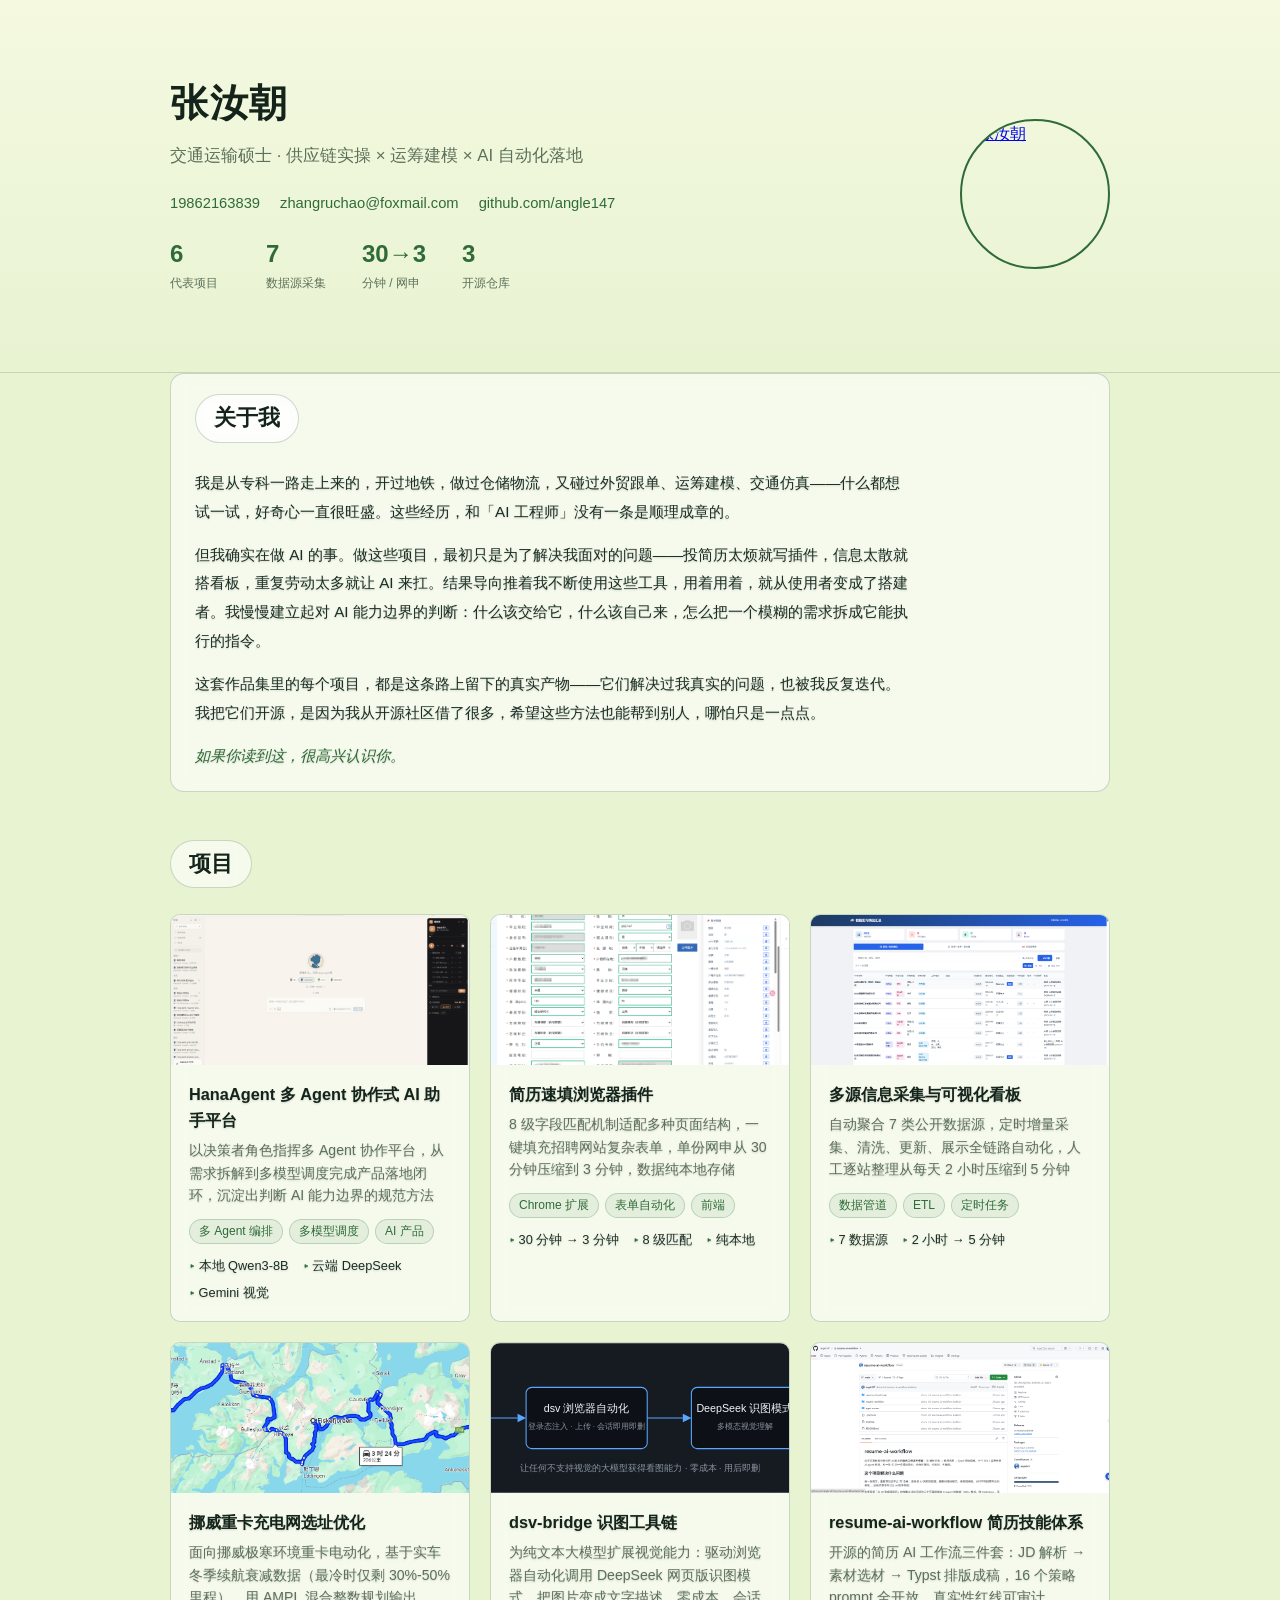
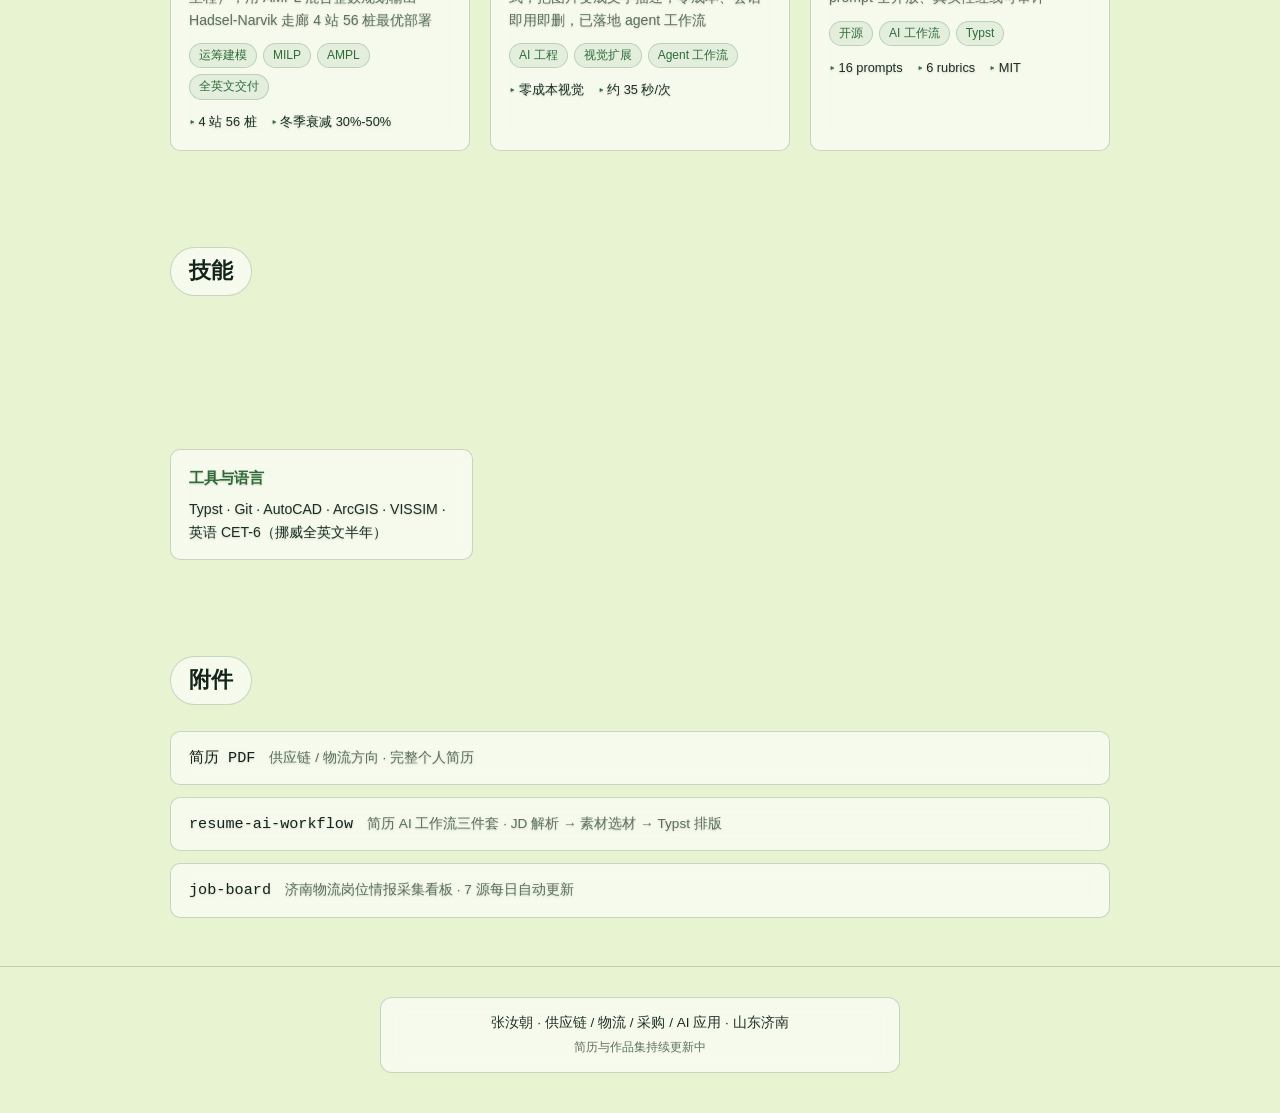
==== commit 4844a460: "content: enrich about opening - breadth of experience & curiosity" ====
--- a/index.html
+++ b/index.html
@@ -39,7 +39,7 @@
 
   <section class="section about">
     <h2>关于我</h2>
-    <p>我是从专科一路走上来的，开过地铁，做过仓储物流，一直在尝试探索不同的生活。这些经历，和「AI 工程师」没有一条是顺理成章的。</p>
+    <p>我是从专科一路走上来的，开过地铁，做过仓储物流，又碰过外贸跟单、运筹建模、交通仿真——什么都想试一试，好奇心一直很旺盛。这些经历，和「AI 工程师」没有一条是顺理成章的。</p>
     <p>但我确实在做 AI 的事。做这些项目，最初只是为了解决我面对的问题——投简历太烦就写插件，信息太散就搭看板，重复劳动太多就让 AI 来扛。结果导向推着我不断使用这些工具，用着用着，就从使用者变成了搭建者。我慢慢建立起对 AI 能力边界的判断：什么该交给它，什么该自己来，怎么把一个模糊的需求拆成它能执行的指令。</p>
     <p>这套作品集里的每个项目，都是这条路上留下的真实产物——它们解决过我真实的问题，也被我反复迭代。我把它们开源，是因为我从开源社区借了很多，希望这些方法也能帮到别人，哪怕只是一点点。</p>
     <p class="about-sign">如果你读到这，很高兴认识你。</p>
